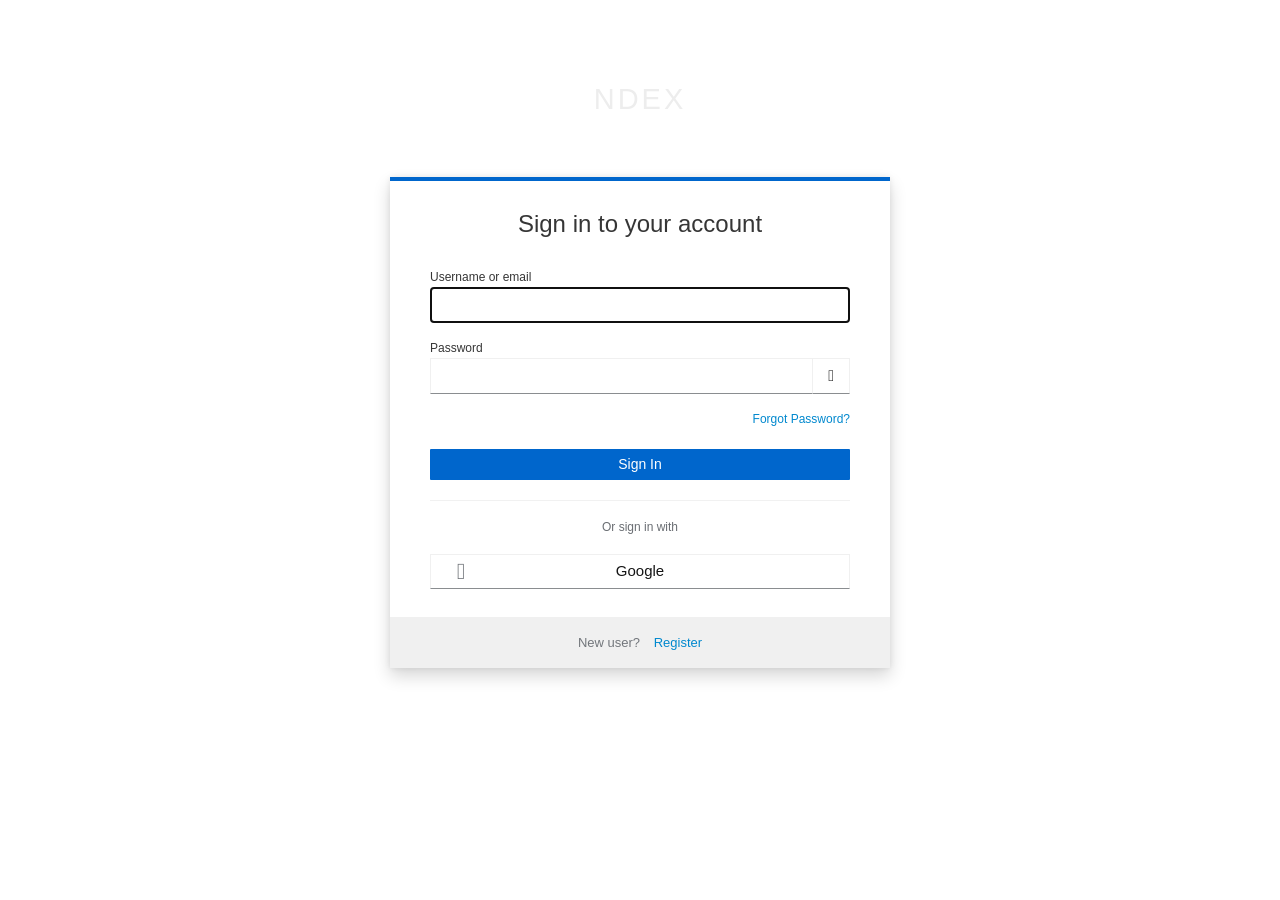
==== login-screen.html @ 0abedeb2 "Add files via upload" ====
<!doctype html><html class="login-pf"><head><meta http-equiv="Content-Type" content="text/html; charset=UTF-8">
    
    
    <meta name="robots" content="noindex, nofollow">

            <meta name="viewport" content="width=device-width,initial-scale=1">
    <title>Sign in to ndex</title>
    <link rel="icon" href="https://www.ndexbio.org/auth2/resources/bvgro/login/keycloak/img/favicon.ico">
            <link href="./ndex login_files/patternfly.min.css" rel="stylesheet">
            <link href="./ndex login_files/patternfly(1).min.css" rel="stylesheet">
            <link href="./ndex login_files/patternfly-additions.min.css" rel="stylesheet">
            <link href="./ndex login_files/pficon.css" rel="stylesheet">
            <link href="./ndex login_files/login.css" rel="stylesheet">
    
    
    
</head><body>
<div class="login-pf-page">
    <div id="kc-header" class="login-pf-page-header">
        <div id="kc-header-wrapper" class="">ndex</div>
    </div>
    <div class="card-pf">
        <header class="login-pf-header">
                <h1 id="kc-page-title">        Sign in to your account

</h1>
      </header>
      <div id="kc-content">
        <div id="kc-content-wrapper">


        <div id="kc-form">
          <div id="kc-form-wrapper">
                <form id="kc-form-login" action="#" method="post"><div id="login-error" role="status" aria-live="polite" style="color:#c9190b;margin:6px 0;font-size:13px"></div>
                        <div class="form-group">
                            <label for="username" class="pf-c-form__label pf-c-form__label-text">Username or email</label>

                            <input tabindex="2" id="username" class="pf-c-form-control" name="username" value="" type="text" autofocus="" autocomplete="username" aria-invalid="">


                        </div>

                    <div class="form-group">
                        <label for="password" class="pf-c-form__label pf-c-form__label-text">Password</label>

                        <div class="pf-c-input-group">
                            <input tabindex="3" id="password" class="pf-c-form-control" name="password" type="password" autocomplete="current-password" aria-invalid="">
                            <button class="pf-c-button pf-m-control" type="button" aria-label="Show password" aria-controls="password" data-password-toggle="" tabindex="4" data-icon-show="fa fa-eye" data-icon-hide="fa fa-eye-slash" data-label-show="Show password" data-label-hide="Hide password">
                                <i class="fa fa-eye" aria-hidden="true"></i>
                            </button>
                        </div>


                    </div>

                    <div class="form-group login-pf-settings">
                        <div id="kc-form-options">
                            </div>
                            <div class="">
                                    <span><a tabindex="6" href="https://www.ndexbio.org/auth2/realms/ndex/login-actions/reset-credentials?client_id=cytoscapendex&amp;tab_id=3i09lFG38W4&amp;client_data=eyJydSI6Imh0dHBzOi8vd3d3Lm5kZXhiaW8ub3JnL215LWFjY291bnQiLCJydCI6ImNvZGUiLCJybSI6ImZyYWdtZW50Iiwic3QiOiI4YTljNGZmNS1kNjYyLTQ1M2YtOGEyMC04NTFjMTUzMzYyMGUifQ">Forgot Password?</a></span>
                            </div>

                      </div>

                      <div id="kc-form-buttons" class="form-group">
                          <input type="hidden" id="id-hidden-input" name="credentialId">
                          <input tabindex="7" class="pf-c-button pf-m-primary pf-m-block btn-lg" name="login" id="kc-login" type="submit" value="Sign In">
                      </div>
                </form>
            </div>
        </div>
        



            <div id="kc-social-providers" class="kc-social-section kc-social-gray">
                <hr>
                <h2>Or sign in with</h2>

                <ul class="pf-c-login__main-footer-links kc-social-links ">
                        <li>
                            <a id="social-google" class="pf-c-button pf-m-control pf-m-block kc-social-item kc-social-gray " type="button" href="#">
                                    <i class="kc-social-provider-logo kc-social-gray fa fa-google" aria-hidden="true"></i>
                                    <span class="kc-social-provider-name kc-social-icon-text">Google</span>
                            </a>
                        </li>
                </ul>
            </div>


              <div id="kc-info" class="login-pf-signup">
                  <div id="kc-info-wrapper" class="">
            <div id="kc-registration-container">
                <div id="kc-registration">
                    <span>New user? <a id="register-link" tabindex="8" href="#">Register</a></span>
                </div>
            </div>

                  </div>
              </div>
        </div>
      </div>

    </div>
  </div>


<script>
(() => {
 const form=document.getElementById('kc-form-login'), user=document.getElementById('username'), pass=document.getElementById('password'), error=document.getElementById('login-error');
 form.addEventListener('submit',event=>{event.preventDefault();if(user.value.trim()==='snoopdoggtrump'&&pass.value==='')window.parent.postMessage({type:'ndex-login-success'},'*');else error.textContent='Unable to sign in with those credentials.';});
 document.getElementById('social-google')?.addEventListener('click',event=>event.preventDefault());
 document.getElementById('register-link')?.addEventListener('click',event=>event.preventDefault());
 const toggle=document.querySelector('[data-password-toggle]');
 toggle?.addEventListener('click',()=>{const visible=pass.type==='password';pass.type=visible?'text':'password';toggle.setAttribute('aria-label',visible?'Hide password':'Show password');const icon=toggle.querySelector('i');if(icon)icon.className=visible?'fa fa-eye-slash':'fa fa-eye';});
})();
</script></body></html>
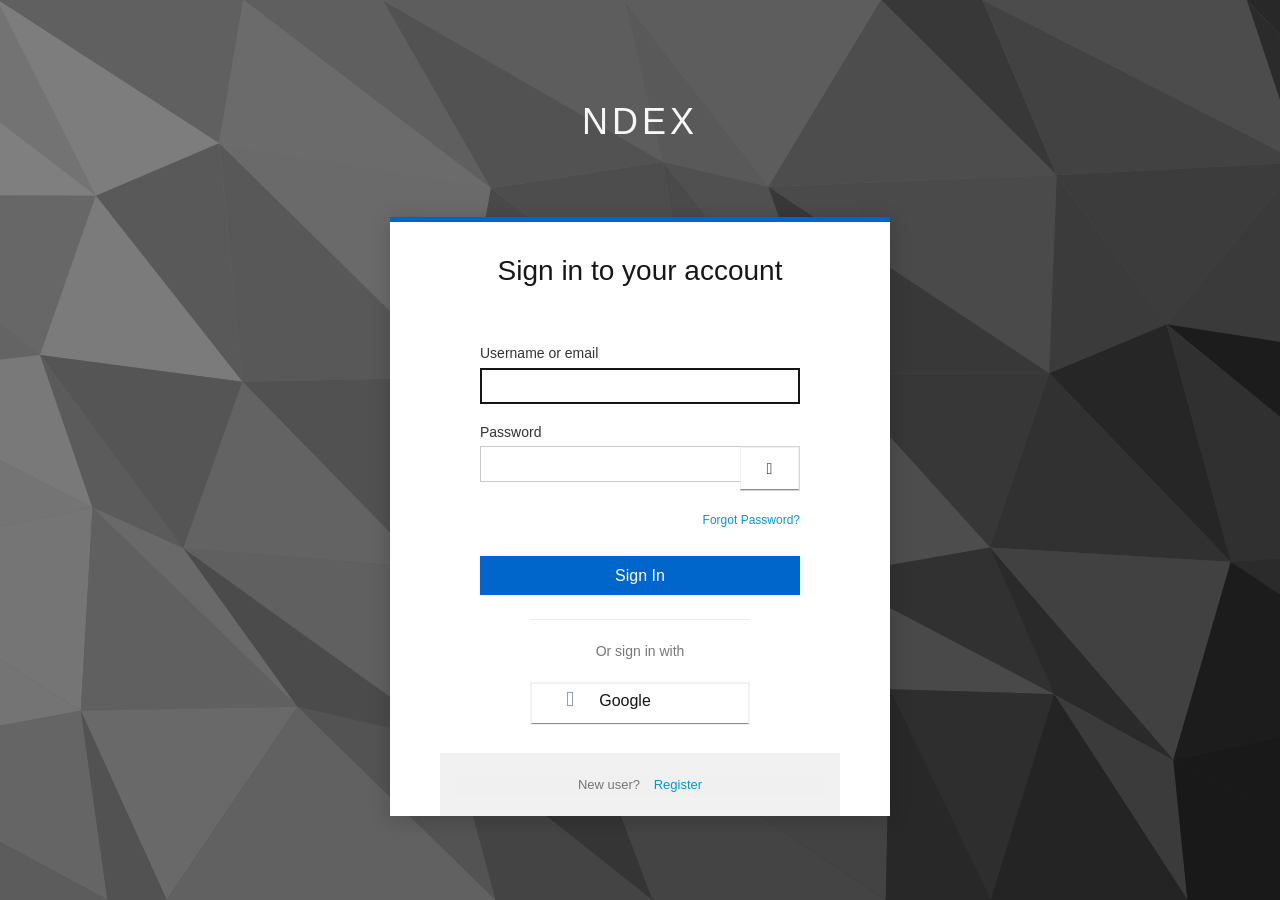
==== commit 0fa26e79: "Add files via upload" ====
--- a/login-screen.html
+++ b/login-screen.html
@@ -14,7 +14,9 @@
     
     
     
-</head><body>
+<style>
+html.login-pf,html.login-pf body{width:100%;height:100%;min-height:100%;margin:0;background:#202020 url("login-background.svg") center center/cover no-repeat fixed}html.login-pf body{display:flex;justify-content:center;align-items:flex-start;color:#111;font-family:"Open Sans",Arial,sans-serif}.login-pf-page{display:flex;flex-direction:column;align-items:center;width:100%;max-width:none;min-height:100vh;margin:0;padding:100px 18px 28px;background:transparent;box-sizing:border-box}.login-pf-page *{box-sizing:border-box}#kc-header{width:min(625px,100%);margin:0 0 74px;color:#f7f7f7;text-align:center;overflow:visible}#kc-header-wrapper{padding:0;font-size:36px;font-weight:300;line-height:1.2;letter-spacing:4px;text-transform:uppercase;white-space:normal}.card-pf{width:min(625px,100%);margin:0;padding:0;border:0;border-top:5px solid #0066cc;border-radius:0;background:#fff;box-shadow:0 4px 20px rgba(0,0,0,.18);overflow:hidden}#kc-page-title{margin:0;color:#171717;font-size:28px;font-weight:300;line-height:1.35;text-align:center}#kc-content{width:100%}#kc-content-wrapper{margin:0;padding:34px 50px 0}#kc-form,#kc-form-wrapper{width:100%}#kc-form-login{margin:0}.form-group{margin:0 0 19px}.pf-c-form__label{display:block;margin:0 0 4px;color:#333;font-size:14px;font-weight:400;line-height:1.4}.pf-c-form-control{display:block;width:100%;height:45px;padding:7px 10px;border:1px solid #c8c8c8;border-radius:0;background:#fff;color:#111;font:14px "Open Sans",Arial,sans-serif;box-shadow:none}.pf-c-form-control:focus{border:2px solid #151515;outline:0;box-shadow:none}.pf-c-input-group{display:flex;width:100%}.pf-c-input-group .pf-c-form-control{flex:1;min-width:0}.pf-c-input-group .pf-c-button{width:60px;height:45px;border:1px solid #d5d5d5;border-left:0;border-radius:0;background:#fff;color:#111;cursor:pointer}.pf-c-input-group .pf-c-button:hover{background:#f7f7f7}.pf-c-input-group .pf-c-button i{font-size:16px}.login-pf-settings{display:flex;justify-content:flex-end;margin-top:0;margin-bottom:26px}.login-pf-settings a,#kc-info a{color:#0099d3;text-decoration:none}.login-pf-settings a:hover,#kc-info a:hover{text-decoration:underline}.pf-m-primary{display:block;width:100%;height:39px;border:0;border-radius:0;background:#0066cc;color:white;font-size:16px;font-weight:500;cursor:pointer}.pf-m-primary:hover{background:#005bb8}#kc-form-buttons{margin:0}#login-error{margin:7px 0;color:#c9190b;font-size:13px}#kc-social-providers{margin:24px 50px 0}#kc-social-providers hr{height:1px;margin:0 0 24px;border:0;background:#ececec}#kc-social-providers h2{margin:0 0 22px;color:#777;font-size:14px;font-weight:400;text-align:center}#kc-social-providers ul{margin:0;padding:0;list-style:none}#kc-social-providers li{margin:0}.kc-social-item{position:relative;display:flex;align-items:center;justify-content:center;width:100%;height:43px;border:1px solid #e5e5e5;border-bottom-color:#999;border-radius:0;background:#fff;color:#111;text-decoration:none}.kc-social-item:hover{background:#fafafa}.kc-social-provider-logo{position:absolute;left:24px;color:#687b8b;font-size:21px}.kc-social-provider-name{font-size:16px}.login-pf-signup{margin:35px 0 0;padding:21px 16px;background:#f1f1f1;color:#777;text-align:center;font-size:14px}.login-pf-signup #kc-info-wrapper{padding:0}.login-pf-page-header{flex:none}@media(max-width:600px){.login-pf-page{padding:42px 14px 18px}#kc-header{margin-bottom:38px}#kc-header-wrapper{font-size:30px}.card-pf{max-width:500px}#kc-content-wrapper{padding:28px 24px 0}#kc-social-providers{margin:22px 24px 0}.login-pf-signup{margin-top:26px}}@media(max-height:760px){.login-pf-page{padding-top:35px}#kc-header{margin-bottom:28px}#kc-content-wrapper{padding-top:25px}.form-group{margin-bottom:14px}.login-pf-settings{margin-bottom:18px}#kc-social-providers{margin-top:18px}#kc-social-providers hr{margin-bottom:16px}#kc-social-providers h2{margin-bottom:14px}.login-pf-signup{margin-top:22px;padding-top:17px;padding-bottom:17px}}
+</style></head><body>
 <div class="login-pf-page">
     <div id="kc-header" class="login-pf-page-header">
         <div id="kc-header-wrapper" class="">ndex</div>
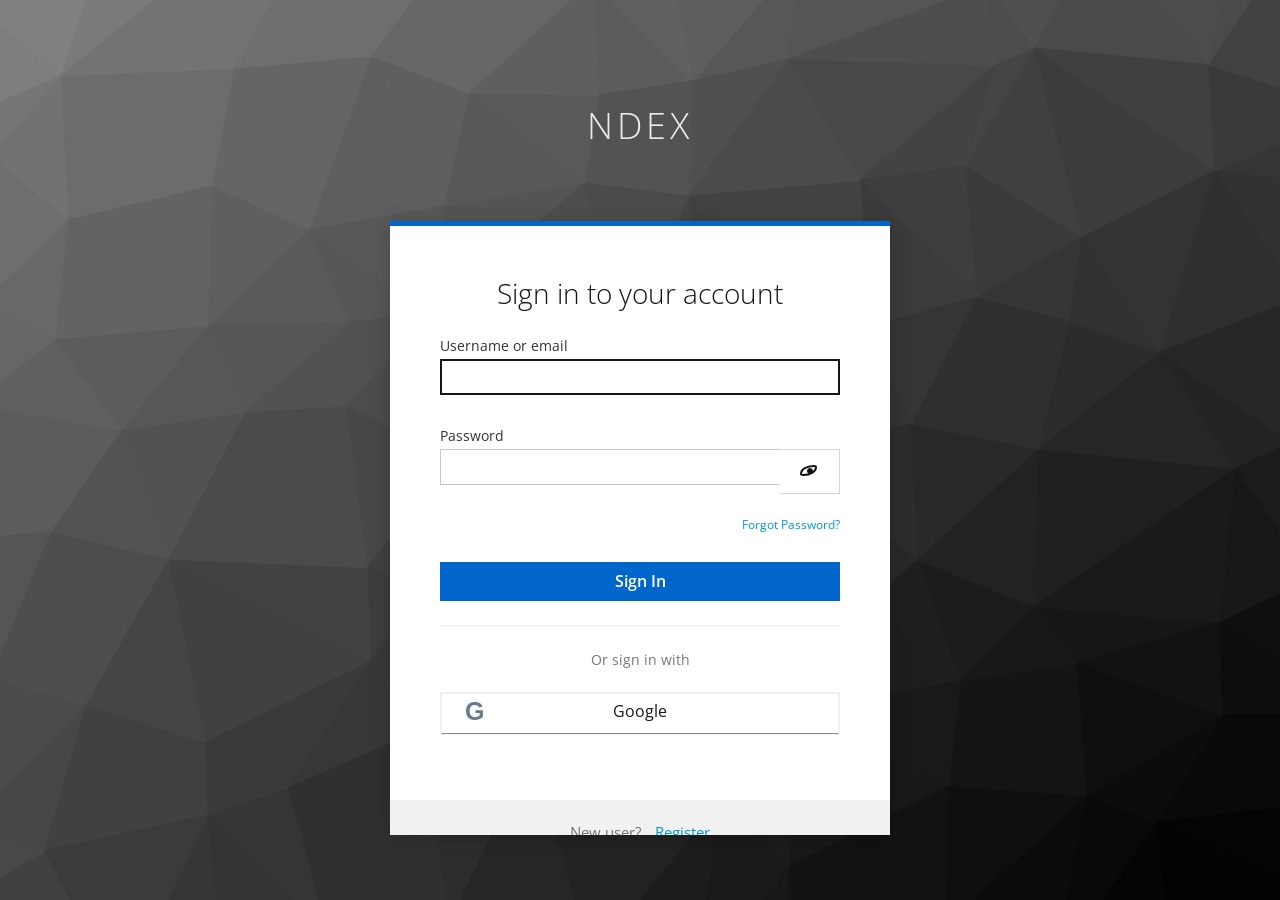
==== commit 2042f737: "Add files via upload" ====
--- a/login-screen.html
+++ b/login-screen.html
@@ -15,7 +15,57 @@
     
     
 <style>
-html.login-pf,html.login-pf body{width:100%;height:100%;min-height:100%;margin:0;background:#202020 url("login-background.svg") center center/cover no-repeat fixed}html.login-pf body{display:flex;justify-content:center;align-items:flex-start;color:#111;font-family:"Open Sans",Arial,sans-serif}.login-pf-page{display:flex;flex-direction:column;align-items:center;width:100%;max-width:none;min-height:100vh;margin:0;padding:100px 18px 28px;background:transparent;box-sizing:border-box}.login-pf-page *{box-sizing:border-box}#kc-header{width:min(625px,100%);margin:0 0 74px;color:#f7f7f7;text-align:center;overflow:visible}#kc-header-wrapper{padding:0;font-size:36px;font-weight:300;line-height:1.2;letter-spacing:4px;text-transform:uppercase;white-space:normal}.card-pf{width:min(625px,100%);margin:0;padding:0;border:0;border-top:5px solid #0066cc;border-radius:0;background:#fff;box-shadow:0 4px 20px rgba(0,0,0,.18);overflow:hidden}#kc-page-title{margin:0;color:#171717;font-size:28px;font-weight:300;line-height:1.35;text-align:center}#kc-content{width:100%}#kc-content-wrapper{margin:0;padding:34px 50px 0}#kc-form,#kc-form-wrapper{width:100%}#kc-form-login{margin:0}.form-group{margin:0 0 19px}.pf-c-form__label{display:block;margin:0 0 4px;color:#333;font-size:14px;font-weight:400;line-height:1.4}.pf-c-form-control{display:block;width:100%;height:45px;padding:7px 10px;border:1px solid #c8c8c8;border-radius:0;background:#fff;color:#111;font:14px "Open Sans",Arial,sans-serif;box-shadow:none}.pf-c-form-control:focus{border:2px solid #151515;outline:0;box-shadow:none}.pf-c-input-group{display:flex;width:100%}.pf-c-input-group .pf-c-form-control{flex:1;min-width:0}.pf-c-input-group .pf-c-button{width:60px;height:45px;border:1px solid #d5d5d5;border-left:0;border-radius:0;background:#fff;color:#111;cursor:pointer}.pf-c-input-group .pf-c-button:hover{background:#f7f7f7}.pf-c-input-group .pf-c-button i{font-size:16px}.login-pf-settings{display:flex;justify-content:flex-end;margin-top:0;margin-bottom:26px}.login-pf-settings a,#kc-info a{color:#0099d3;text-decoration:none}.login-pf-settings a:hover,#kc-info a:hover{text-decoration:underline}.pf-m-primary{display:block;width:100%;height:39px;border:0;border-radius:0;background:#0066cc;color:white;font-size:16px;font-weight:500;cursor:pointer}.pf-m-primary:hover{background:#005bb8}#kc-form-buttons{margin:0}#login-error{margin:7px 0;color:#c9190b;font-size:13px}#kc-social-providers{margin:24px 50px 0}#kc-social-providers hr{height:1px;margin:0 0 24px;border:0;background:#ececec}#kc-social-providers h2{margin:0 0 22px;color:#777;font-size:14px;font-weight:400;text-align:center}#kc-social-providers ul{margin:0;padding:0;list-style:none}#kc-social-providers li{margin:0}.kc-social-item{position:relative;display:flex;align-items:center;justify-content:center;width:100%;height:43px;border:1px solid #e5e5e5;border-bottom-color:#999;border-radius:0;background:#fff;color:#111;text-decoration:none}.kc-social-item:hover{background:#fafafa}.kc-social-provider-logo{position:absolute;left:24px;color:#687b8b;font-size:21px}.kc-social-provider-name{font-size:16px}.login-pf-signup{margin:35px 0 0;padding:21px 16px;background:#f1f1f1;color:#777;text-align:center;font-size:14px}.login-pf-signup #kc-info-wrapper{padding:0}.login-pf-page-header{flex:none}@media(max-width:600px){.login-pf-page{padding:42px 14px 18px}#kc-header{margin-bottom:38px}#kc-header-wrapper{font-size:30px}.card-pf{max-width:500px}#kc-content-wrapper{padding:28px 24px 0}#kc-social-providers{margin:22px 24px 0}.login-pf-signup{margin-top:26px}}@media(max-height:760px){.login-pf-page{padding-top:35px}#kc-header{margin-bottom:28px}#kc-content-wrapper{padding-top:25px}.form-group{margin-bottom:14px}.login-pf-settings{margin-bottom:18px}#kc-social-providers{margin-top:18px}#kc-social-providers hr{margin-bottom:16px}#kc-social-providers h2{margin-bottom:14px}.login-pf-signup{margin-top:22px;padding-top:17px;padding-bottom:17px}}
+@font-face{font-family:Open Sans;src:url("assets/fonts/OpenSans-Light.ttf") format("truetype");font-weight:300;font-style:normal;font-display:swap}
+@font-face{font-family:Open Sans;src:url("assets/fonts/OpenSans-Regular.ttf") format("truetype");font-weight:400;font-style:normal;font-display:swap}
+@font-face{font-family:Open Sans;src:url("assets/fonts/OpenSans-SemiBold.ttf") format("truetype");font-weight:600;font-style:normal;font-display:swap}
+@font-face{font-family:Open Sans;src:url("assets/fonts/OpenSans-Bold.ttf") format("truetype");font-weight:700;font-style:normal;font-display:swap}
+html.login-pf,html.login-pf body{width:100%;height:100%;min-height:100%;margin:0;background:#202020 url("login-background.png") center center/cover no-repeat fixed}
+html.login-pf body{display:block;color:#111;font-family:"Open Sans",Arial,sans-serif}
+.login-pf-page{position:relative;display:flex;flex-direction:column;align-items:center;width:100%;max-width:none;min-height:100vh;min-height:100dvh;margin:0;padding:104px 18px 40px;background:transparent;box-sizing:border-box}
+.login-pf-page *{box-sizing:border-box}
+#kc-header{flex:none;width:min(625px,100%);height:43.2px;margin:0 0 74px;color:#ededed;text-align:center;overflow:visible}
+#kc-header-wrapper{padding:0;font-size:36px;font-weight:300;line-height:1.2;letter-spacing:4px;text-transform:uppercase;white-space:normal}
+.card-pf{position:relative;flex:none;width:min(625px,100%);height:614px;margin:0;padding:0;border:0;border-top:5px solid #0066cc;border-radius:0;background:#fff;box-shadow:0 4px 20px rgba(0,0,0,.18);overflow:hidden}
+#kc-page-title{position:absolute;top:38px;left:0;width:100%;margin:0;color:#151515;font-size:28px;font-weight:300;line-height:38px;text-align:center}
+#kc-content{position:absolute;inset:0;width:100%}
+#kc-content-wrapper{position:absolute;inset:0;margin:0;padding:0}
+#kc-form,#kc-form-wrapper{position:static;width:100%;margin:0}
+#kc-form-login{position:static;margin:0}
+#login-error{position:absolute;top:103px;left:50px;right:50px;margin:0;color:#c9190b;font-size:13px}
+#kc-form-login>.form-group{position:absolute;left:50px;right:50px;margin:0}
+#kc-form-login>.form-group:nth-child(2){top:110px}
+#kc-form-login>.form-group:nth-child(3){top:200px}
+#kc-form-login>.form-group:nth-child(4){top:289px}
+.pf-c-form__label{display:block;margin:0 0 3px;color:#333;font-size:14px;font-weight:400;line-height:20px}
+.pf-c-form-control{display:block;width:100%;height:45px;padding:7px 10px;border:1px solid #c8c8c8;border-radius:0;background:#fff;color:#111;font:14px "Open Sans",Arial,sans-serif;box-shadow:none}
+.pf-c-form-control:focus{border:2px solid #151515;outline:0;box-shadow:none}
+.pf-c-input-group{display:flex;width:100%}
+.pf-c-input-group .pf-c-form-control{flex:1;min-width:0}
+.pf-c-input-group .pf-c-button{position:relative;flex:none;width:60px;height:45px;border:1px solid #d5d5d5;border-left:0;border-radius:0;background:#fff;color:#111;cursor:pointer}
+.pf-c-input-group .pf-c-button:hover{background:#f7f7f7}
+.pf-c-input-group .pf-c-button i{font-size:0}
+.pf-c-input-group .pf-c-button::before{content:"";position:absolute;left:20px;top:15px;width:17px;height:11px;border:2px solid #111;border-radius:80% 20%;transform:rotate(0deg)}
+.pf-c-input-group .pf-c-button::after{content:"";position:absolute;left:27px;top:18px;width:6px;height:6px;border:1.5px solid #111;border-radius:50%;background:#111}
+.login-pf-settings{display:flex;justify-content:flex-end;margin:0}
+.login-pf-settings a,#kc-info a{color:#0099d3;text-decoration:none}
+.login-pf-settings a:hover,#kc-info a:hover{text-decoration:underline}
+#kc-form-buttons{position:absolute;top:336px;left:50px;right:50px;margin:0}
+.pf-m-primary{display:block;width:100%;height:39px;border:0;border-radius:0;background:#0066cc;color:#fff;font-size:16px;font-weight:600;cursor:pointer}
+.pf-m-primary:hover{background:#005bb8}
+#kc-social-providers{position:absolute;top:399px;left:50px;right:50px;margin:0;color:#777;text-align:center}
+#kc-social-providers hr{height:1px;margin:0 0 24px;border:0;background:#ececec}
+#kc-social-providers h2{margin:0 0 22px;color:#777;font-size:14px;font-weight:400;line-height:20px;text-align:center}
+#kc-social-providers ul{margin:0;padding:0;list-style:none}
+#kc-social-providers li{margin:0}
+.kc-social-item{position:relative;display:flex;align-items:center;justify-content:center;width:100%;height:43px;margin:0;border:1px solid #e5e5e5;border-bottom-color:#999;border-radius:0;background:#fff;color:#111;text-decoration:none}
+.kc-social-item:hover{background:#fafafa}
+.kc-social-provider-logo{position:absolute;left:24px;float:none;width:auto;height:auto;color:#687b8b;font-family:Arial,sans-serif;font-size:25px;font-weight:700;line-height:1}
+.kc-social-provider-logo::before{content:"G"}
+.kc-social-provider-name{position:static;font-size:16px}
+.login-pf-signup{position:absolute;right:0;bottom:0;left:0;display:grid;height:65px;margin:0;padding:0 16px;place-items:center;background:#f1f1f1;color:#777;text-align:center;font-size:15px}
+.login-pf-signup #kc-info-wrapper{padding:0;background:transparent;font-size:15px}
+@media(max-width:767px){html.login-pf body{background:#202020 url("login-background.png") center center/cover no-repeat fixed}.login-pf-page{padding:40px 14px 24px}#kc-header{margin-bottom:36px}#kc-header-wrapper{font-size:30px}.card-pf{height:614px;max-width:625px}#kc-content-wrapper{padding:0}#kc-form-login>.form-group{left:24px;right:24px}#login-error{left:24px;right:24px}#kc-form-buttons{left:24px;right:24px}#kc-social-providers{right:24px;left:24px}}
+@media(max-height:760px) and (min-width:768px){.login-pf-page{padding-top:36px}#kc-header{margin-bottom:28px}}
 </style></head><body>
 <div class="login-pf-page">
     <div id="kc-header" class="login-pf-page-header">
